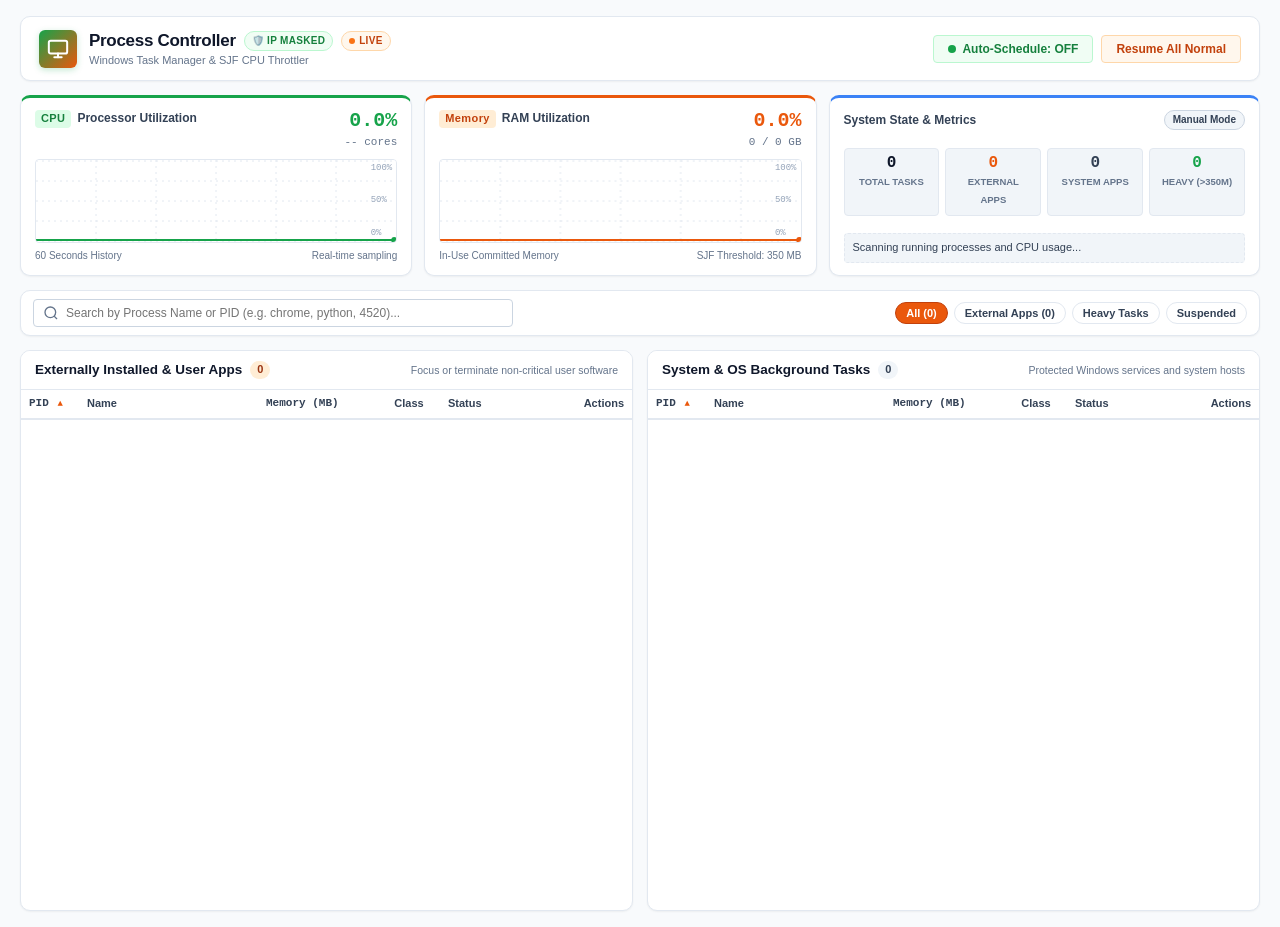
==== frontend/index.html @ 24c81500 "Initial commit: Process Controller & SJF Task Throttler with real-time Task Manager graphs, IP maski" ====
<!DOCTYPE html>
<html lang="en">

<head>
    <meta charset="UTF-8">
    <meta name="viewport" content="width=device-width, initial-scale=1.0">
    <title>Task Manager • Process Controller & SJF Throttler</title>
    <link rel="stylesheet" href="style.css">
</head>

<body>
    <div class="app-container">
        <!-- Top App Navigation / Header -->
        <header class="app-header">
            <div class="brand-section">
                <div class="brand-icon">
                    <svg width="22" height="22" viewBox="0 0 24 24" fill="none" stroke="currentColor" stroke-width="2.2" stroke-linecap="round" stroke-linejoin="round">
                        <rect x="2" y="3" width="20" height="14" rx="2" ry="2"></rect>
                        <line x1="8" y1="21" x2="16" y2="21"></line>
                        <line x1="12" y1="17" x2="12" y2="21"></line>
                    </svg>
                </div>
                <div>
                    <div class="brand-title-row">
                        <h1>Process Controller</h1>
                        <span class="badge badge-privacy" title="Client IP masked to 127.0.0.1 and tracking headers scrubbed">🛡️ IP Masked</span>
                        <span class="badge badge-live"><span class="pulse-dot"></span> LIVE</span>
                    </div>
                    <p class="subtitle">Windows Task Manager & SJF CPU Throttler</p>
                </div>
            </div>

            <div class="header-actions">
                <button id="autoBtn" class="btn btn-auto" onclick="toggleAuto()">
                    <span class="btn-indicator"></span>
                    <span id="autoBtnText">Auto-Schedule: OFF</span>
                </button>
                <button class="btn btn-danger" onclick="resumeAll()">Resume All Normal</button>
            </div>
        </header>

        <!-- Real-Time Task Manager Performance Dashboard -->
        <section class="performance-section">
            <!-- CPU Performance Card -->
            <div class="perf-card perf-cpu">
                <div class="perf-card-header">
                    <div class="perf-title-group">
                        <span class="perf-badge badge-cpu">CPU</span>
                        <span class="perf-name">Processor Utilization</span>
                    </div>
                    <div class="perf-value-group">
                        <span id="cpuPercentVal" class="perf-main-val">0.0%</span>
                        <span id="cpuSubVal" class="perf-sub-val">-- cores</span>
                    </div>
                </div>
                <div class="graph-wrapper">
                    <canvas id="cpuGraphCanvas" width="460" height="96"></canvas>
                    <div class="graph-axis-grid">
                        <span>100%</span>
                        <span>50%</span>
                        <span>0%</span>
                    </div>
                </div>
                <div class="perf-footer">
                    <span>60 Seconds History</span>
                    <span id="cpuThreadsVal">Real-time sampling</span>
                </div>
            </div>

            <!-- Memory Performance Card -->
            <div class="perf-card perf-mem">
                <div class="perf-card-header">
                    <div class="perf-title-group">
                        <span class="perf-badge badge-mem">Memory</span>
                        <span class="perf-name">RAM Utilization</span>
                    </div>
                    <div class="perf-value-group">
                        <span id="memPercentVal" class="perf-main-val">0.0%</span>
                        <span id="memSubVal" class="perf-sub-val">0 / 0 GB</span>
                    </div>
                </div>
                <div class="graph-wrapper">
                    <canvas id="memGraphCanvas" width="460" height="96"></canvas>
                    <div class="graph-axis-grid">
                        <span>100%</span>
                        <span>50%</span>
                        <span>0%</span>
                    </div>
                </div>
                <div class="perf-footer">
                    <span>In-Use Committed Memory</span>
                    <span id="memThrottlingVal">SJF Threshold: 350 MB</span>
                </div>
            </div>

            <!-- System Overview / Mode Status Card -->
            <div class="perf-card perf-summary">
                <div class="summary-top">
                    <span class="summary-label">System State & Metrics</span>
                    <span id="statusBannerPill" class="status-pill status-pill-manual">Manual Mode</span>
                </div>
                
                <div class="summary-stat-grid">
                    <div class="stat-box">
                        <span class="stat-number" id="statTotalProc">0</span>
                        <span class="stat-caption">Total Tasks</span>
                    </div>
                    <div class="stat-box">
                        <span class="stat-number stat-ext" id="statExternalProc">0</span>
                        <span class="stat-caption">External Apps</span>
                    </div>
                    <div class="stat-box">
                        <span class="stat-number stat-sys" id="statSystemProc">0</span>
                        <span class="stat-caption">System Apps</span>
                    </div>
                    <div class="stat-box">
                        <span class="stat-number stat-sjf" id="statHeavyProc">0</span>
                        <span class="stat-caption">Heavy (>350M)</span>
                    </div>
                </div>

                <div id="statusBanner" class="status-description">
                    Scanning running processes and CPU usage...
                </div>
            </div>
        </section>

        <!-- Compact Search & Filtering Toolbar -->
        <div class="toolbar">
            <div class="search-box">
                <svg class="search-icon" width="16" height="16" viewBox="0 0 24 24" fill="none" stroke="currentColor" stroke-width="2">
                    <circle cx="11" cy="11" r="8"></circle>
                    <line x1="21" y1="21" x2="16.65" y2="16.65"></line>
                </svg>
                <input type="text" id="searchInput" class="search-input"
                    placeholder="Search by Process Name or PID (e.g. chrome, python, 4520)..." oninput="handleSearch()" />
                <button id="clearSearchBtn" class="btn-clear" onclick="clearSearch()" style="display: none;">✕</button>
            </div>

            <div class="filter-pills">
                <button class="pill-btn active" data-filter="all" onclick="setQuickFilter('all')">All (<span id="matchedCount">0</span>)</button>
                <button class="pill-btn" data-filter="external" onclick="setQuickFilter('external')">External Apps (<span id="externalCount">0</span>)</button>
                <button class="pill-btn" data-filter="heavy" onclick="setQuickFilter('heavy')">Heavy Tasks</button>
                <button class="pill-btn" data-filter="suspended" onclick="setQuickFilter('suspended')">Suspended</button>
            </div>
        </div>

        <!-- Task Manager Compact Process Grid -->
        <main class="split-grid">
            <!-- Left Panel: External Apps -->
            <section class="column-card column-external">
                <div class="column-header">
                    <div class="column-title">
                        <h2>Externally Installed & User Apps</h2>
                        <span id="externalSectionCount" class="count-badge count-external">0</span>
                    </div>
                    <span class="column-hint">Focus or terminate non-critical user software</span>
                </div>
                <div class="table-container">
                    <table class="tm-table">
                        <thead>
                            <tr>
                                <th class="col-pid" onclick="sortTable('pid')">PID <span class="sort-icon" id="sort-pid">▲</span></th>
                                <th class="col-name" onclick="sortTable('name')">Name <span class="sort-icon" id="sort-name"></span></th>
                                <th class="col-mem" onclick="sortTable('memory_mb')">Memory (MB) <span class="sort-icon" id="sort-mem"></span></th>
                                <th class="col-class">Class</th>
                                <th class="col-status">Status</th>
                                <th class="col-action">Actions</th>
                            </tr>
                        </thead>
                        <tbody id="externalAppsBody"></tbody>
                    </table>
                </div>
            </section>

            <!-- Right Panel: System Background Tasks -->
            <section class="column-card column-system">
                <div class="column-header">
                    <div class="column-title">
                        <h2>System & OS Background Tasks</h2>
                        <span id="systemSectionCount" class="count-badge count-system">0</span>
                    </div>
                    <span class="column-hint">Protected Windows services and system hosts</span>
                </div>
                <div class="table-container">
                    <table class="tm-table">
                        <thead>
                            <tr>
                                <th class="col-pid" onclick="sortTable('pid')">PID <span class="sort-icon" id="sort-sys-pid">▲</span></th>
                                <th class="col-name" onclick="sortTable('name')">Name <span class="sort-icon" id="sort-sys-name"></span></th>
                                <th class="col-mem" onclick="sortTable('memory_mb')">Memory (MB) <span class="sort-icon" id="sort-sys-mem"></span></th>
                                <th class="col-class">Class</th>
                                <th class="col-status">Status</th>
                                <th class="col-action">Actions</th>
                            </tr>
                        </thead>
                        <tbody id="systemAppsBody"></tbody>
                    </table>
                </div>
            </section>
        </main>
    </div>

    <script src="app.js"></script>
</body>

</html>
---- frontend/style.css ----
/* ==========================================================================
   Task Manager Theme: White, Green & Orange
   High-density, impactful Windows Task Manager design
   ========================================================================== */

:root {
    /* Base Colors */
    --bg-app: #f8fafc;
    --bg-card: #ffffff;
    --bg-card-subtle: #f1f5f9;
    --border-color: #e2e8f0;
    --border-strong: #cbd5e1;

    /* Text Colors */
    --text-primary: #0f172a;
    --text-secondary: #334155;
    --text-muted: #64748b;
    --text-faint: #94a3b8;

    /* Green Palette (Primary, CPU, Safe/Short Tasks, Active Auto) */
    --green-50: #f0fdf4;
    --green-100: #dcfce7;
    --green-200: #bbf7d0;
    --green-500: #22c55e;
    --green-600: #16a34a;
    --green-700: #15803d;
    --green-800: #166534;

    /* Orange Palette (Memory, Heavy Tasks, Warnings, Focused Task) */
    --orange-50: #fff7ed;
    --orange-100: #ffedd5;
    --orange-200: #fed7aa;
    --orange-500: #f97316;
    --orange-600: #ea580c;
    --orange-700: #c2410c;
    --orange-800: #9a3412;

    /* Red / Danger (End Task) */
    --red-50: #fef2f2;
    --red-600: #dc2626;
    --red-700: #b91c1c;

    /* Shadows & Radii */
    --shadow-sm: 0 1px 2px 0 rgba(0, 0, 0, 0.05);
    --shadow-md: 0 4px 6px -1px rgba(0, 0, 0, 0.07), 0 2px 4px -2px rgba(0, 0, 0, 0.05);
    --radius-sm: 4px;
    --radius-md: 6px;
    --radius-lg: 10px;
}

* {
    box-sizing: border-box;
    margin: 0;
    padding: 0;
}

body {
    background-color: var(--bg-app);
    color: var(--text-primary);
    font-family: -apple-system, BlinkMacSystemFont, "Segoe UI", Roboto, Helvetica, Arial, sans-serif;
    font-size: 13px;
    line-height: 1.4;
    padding: 16px 20px;
    -webkit-font-smoothing: antialiased;
}

.app-container {
    max-width: 1680px;
    margin: 0 auto;
    display: flex;
    flex-direction: column;
    gap: 14px;
}

/* ==========================================================================
   Header & Action Bar
   ========================================================================== */
.app-header {
    background: var(--bg-card);
    border: 1px solid var(--border-color);
    border-radius: var(--radius-lg);
    padding: 12px 18px;
    display: flex;
    justify-content: space-between;
    align-items: center;
    box-shadow: var(--shadow-sm);
}

.brand-section {
    display: flex;
    align-items: center;
    gap: 12px;
}

.brand-icon {
    width: 38px;
    height: 38px;
    background: linear-gradient(135deg, var(--green-600), var(--orange-600));
    color: #ffffff;
    border-radius: var(--radius-md);
    display: flex;
    align-items: center;
    justify-content: center;
    box-shadow: 0 2px 6px rgba(22, 163, 74, 0.25);
}

.brand-title-row {
    display: flex;
    align-items: center;
    gap: 8px;
}

.brand-title-row h1 {
    font-size: 17px;
    font-weight: 700;
    color: var(--text-primary);
    letter-spacing: -0.3px;
}

.subtitle {
    font-size: 11px;
    color: var(--text-muted);
    font-weight: 500;
}

.badge {
    font-size: 10px;
    font-weight: 700;
    padding: 2px 7px;
    border-radius: 9999px;
    display: inline-flex;
    align-items: center;
    gap: 4px;
    text-transform: uppercase;
    letter-spacing: 0.3px;
}

.badge-privacy {
    background: var(--green-50);
    color: var(--green-700);
    border: 1px solid var(--green-200);
}

.badge-live {
    background: var(--orange-50);
    color: var(--orange-700);
    border: 1px solid var(--orange-200);
}

.pulse-dot {
    width: 6px;
    height: 6px;
    background-color: var(--orange-500);
    border-radius: 50%;
    display: inline-block;
    animation: livePulse 1.8s infinite ease-in-out;
}

@keyframes livePulse {
    0%, 100% { opacity: 1; transform: scale(1); }
    50% { opacity: 0.3; transform: scale(0.8); }
}

.header-actions {
    display: flex;
    gap: 8px;
    align-items: center;
}

/* Button Styles */
.btn {
    font-size: 12px;
    font-weight: 600;
    padding: 6px 14px;
    border-radius: var(--radius-sm);
    border: 1px solid var(--border-strong);
    background: var(--bg-card);
    color: var(--text-secondary);
    cursor: pointer;
    display: inline-flex;
    align-items: center;
    gap: 6px;
    transition: all 0.15s ease;
    white-space: nowrap;
}

.btn:hover:not(:disabled) {
    background: var(--bg-card-subtle);
    border-color: var(--text-faint);
}

.btn-auto {
    background: var(--green-50);
    color: var(--green-700);
    border-color: var(--green-200);
}

.btn-auto:hover:not(:disabled) {
    background: var(--green-100);
    border-color: var(--green-500);
}

.btn-auto.active {
    background: var(--green-600);
    color: #ffffff;
    border-color: var(--green-700);
    box-shadow: 0 2px 5px rgba(22, 163, 74, 0.3);
}

.btn-auto .btn-indicator {
    width: 8px;
    height: 8px;
    border-radius: 50%;
    background: var(--green-600);
    display: inline-block;
}

.btn-auto.active .btn-indicator {
    background: #ffffff;
}

.btn-danger {
    background: var(--orange-50);
    color: var(--orange-700);
    border-color: var(--orange-200);
}

.btn-danger:hover:not(:disabled) {
    background: var(--orange-600);
    color: #ffffff;
    border-color: var(--orange-700);
}

/* ==========================================================================
   Real-Time Task Manager Performance Dashboard (CPU, RAM, System Stats)
   ========================================================================== */
.performance-section {
    display: grid;
    grid-template-columns: 1fr 1fr 1.1fr;
    gap: 12px;
}

@media (max-width: 1100px) {
    .performance-section {
        grid-template-columns: 1fr;
    }
}

.perf-card {
    background: var(--bg-card);
    border: 1px solid var(--border-color);
    border-radius: var(--radius-lg);
    padding: 12px 14px;
    box-shadow: var(--shadow-sm);
    display: flex;
    flex-direction: column;
    justify-content: space-between;
    position: relative;
    overflow: hidden;
}

.perf-card.perf-cpu {
    border-top: 3px solid var(--green-600);
}

.perf-card.perf-mem {
    border-top: 3px solid var(--orange-600);
}

.perf-card.perf-summary {
    border-top: 3px solid #3b82f6;
}

.perf-card-header {
    display: flex;
    justify-content: space-between;
    align-items: flex-start;
    margin-bottom: 8px;
}

.perf-title-group {
    display: flex;
    align-items: center;
    gap: 6px;
}

.perf-badge {
    font-size: 11px;
    font-weight: 800;
    padding: 1px 6px;
    border-radius: var(--radius-sm);
    letter-spacing: 0.4px;
}

.badge-cpu {
    background: var(--green-100);
    color: var(--green-700);
}

.badge-mem {
    background: var(--orange-100);
    color: var(--orange-700);
}

.perf-name {
    font-size: 12px;
    font-weight: 600;
    color: var(--text-secondary);
}

.perf-value-group {
    text-align: right;
}

.perf-main-val {
    font-size: 20px;
    font-weight: 800;
    font-family: ui-monospace, SFMono-Regular, "Segoe UI Monospace", Consolas, monospace;
    display: block;
    line-height: 1.1;
}

.perf-cpu .perf-main-val {
    color: var(--green-600);
}

.perf-mem .perf-main-val {
    color: var(--orange-600);
}

.perf-sub-val {
    font-size: 11px;
    color: var(--text-muted);
    font-family: ui-monospace, SFMono-Regular, Consolas, monospace;
}

/* Canvas Graph Wrapper */
.graph-wrapper {
    position: relative;
    width: 100%;
    height: 84px;
    background: #fbfdff;
    border: 1px solid var(--border-color);
    border-radius: var(--radius-sm);
    margin-bottom: 6px;
    overflow: hidden;
}

.graph-wrapper canvas {
    display: block;
    width: 100%;
    height: 100%;
}

.graph-axis-grid {
    position: absolute;
    right: 4px;
    top: 2px;
    bottom: 2px;
    display: flex;
    flex-direction: column;
    justify-content: space-between;
    pointer-events: none;
    font-size: 9px;
    font-family: ui-monospace, SFMono-Regular, Consolas, monospace;
    color: var(--text-faint);
    text-shadow: 0 0 2px #ffffff;
}

.perf-footer {
    display: flex;
    justify-content: space-between;
    font-size: 10px;
    color: var(--text-muted);
    font-weight: 500;
}

/* Summary Card */
.summary-top {
    display: flex;
    justify-content: space-between;
    align-items: center;
    margin-bottom: 8px;
}

.summary-label {
    font-size: 12px;
    font-weight: 700;
    color: var(--text-secondary);
}

.status-pill {
    font-size: 10px;
    font-weight: 700;
    padding: 2px 8px;
    border-radius: 9999px;
}

.status-pill-manual {
    background: var(--bg-card-subtle);
    color: var(--text-secondary);
    border: 1px solid var(--border-strong);
}

.status-pill-auto {
    background: var(--green-100);
    color: var(--green-800);
    border: 1px solid var(--green-500);
}

.status-pill-focus {
    background: var(--orange-100);
    color: var(--orange-800);
    border: 1px solid var(--orange-500);
}

.summary-stat-grid {
    display: grid;
    grid-template-columns: repeat(4, 1fr);
    gap: 6px;
    margin-bottom: 8px;
}

.stat-box {
    background: var(--bg-card-subtle);
    border: 1px solid var(--border-color);
    border-radius: var(--radius-sm);
    padding: 6px 8px;
    text-align: center;
}

.stat-number {
    font-size: 16px;
    font-weight: 800;
    display: block;
    font-family: ui-monospace, SFMono-Regular, Consolas, monospace;
    line-height: 1.1;
    color: var(--text-primary);
}

.stat-number.stat-ext {
    color: var(--orange-600);
}

.stat-number.stat-sys {
    color: var(--text-secondary);
}

.stat-number.stat-sjf {
    color: var(--green-600);
}

.stat-caption {
    font-size: 9.5px;
    color: var(--text-muted);
    font-weight: 600;
    text-transform: uppercase;
}

.status-description {
    background: var(--bg-card-subtle);
    border: 1px dashed var(--border-color);
    border-radius: var(--radius-sm);
    padding: 6px 8px;
    font-size: 11px;
    color: var(--text-secondary);
    min-height: 28px;
    display: flex;
    align-items: center;
}

/* ==========================================================================
   Toolbar (Search & Quick Filter Pills)
   ========================================================================== */
.toolbar {
    background: var(--bg-card);
    border: 1px solid var(--border-color);
    border-radius: var(--radius-lg);
    padding: 8px 12px;
    display: flex;
    justify-content: space-between;
    align-items: center;
    gap: 12px;
    box-shadow: var(--shadow-sm);
}

.search-box {
    position: relative;
    flex: 1;
    max-width: 480px;
    display: flex;
    align-items: center;
}

.search-icon {
    position: absolute;
    left: 10px;
    color: var(--text-muted);
    pointer-events: none;
}

.search-input {
    width: 100%;
    padding: 6px 30px 6px 32px;
    font-size: 12px;
    border: 1px solid var(--border-strong);
    border-radius: var(--radius-sm);
    background: var(--bg-card);
    color: var(--text-primary);
    outline: none;
    transition: all 0.15s ease;
}

.search-input:focus {
    border-color: var(--green-600);
    box-shadow: 0 0 0 2px var(--green-100);
}

.btn-clear {
    position: absolute;
    right: 8px;
    background: none;
    border: none;
    color: var(--text-muted);
    cursor: pointer;
    font-size: 11px;
    padding: 2px 4px;
}

.filter-pills {
    display: flex;
    gap: 6px;
}

.pill-btn {
    font-size: 11px;
    font-weight: 600;
    padding: 4px 10px;
    border-radius: 9999px;
    border: 1px solid var(--border-color);
    background: var(--bg-card);
    color: var(--text-secondary);
    cursor: pointer;
    transition: all 0.15s ease;
}

.pill-btn:hover {
    background: var(--bg-card-subtle);
}

.pill-btn.active {
    background: var(--orange-600);
    color: #ffffff;
    border-color: var(--orange-700);
}

/* ==========================================================================
   Compact Split Process Tables (Task Manager Style)
   ========================================================================== */
.split-grid {
    display: grid;
    grid-template-columns: 1fr 1fr;
    gap: 14px;
}

@media (max-width: 1000px) {
    .split-grid {
        grid-template-columns: 1fr;
    }
}

.column-card {
    background: var(--bg-card);
    border: 1px solid var(--border-color);
    border-radius: var(--radius-lg);
    box-shadow: var(--shadow-sm);
    overflow: hidden;
    display: flex;
    flex-direction: column;
}

.column-header {
    padding: 10px 14px;
    background: #ffffff;
    border-bottom: 1px solid var(--border-color);
    display: flex;
    justify-content: space-between;
    align-items: center;
}

.column-title {
    display: flex;
    align-items: center;
    gap: 8px;
}

.column-title h2 {
    font-size: 13.5px;
    font-weight: 700;
    color: var(--text-primary);
}

.count-badge {
    font-size: 11px;
    font-weight: 700;
    padding: 1px 7px;
    border-radius: 9999px;
}

.count-external {
    background: var(--orange-100);
    color: var(--orange-800);
}

.count-system {
    background: var(--bg-card-subtle);
    color: var(--text-secondary);
}

.column-hint {
    font-size: 10.5px;
    color: var(--text-muted);
}

/* Table Container & Scroll */
.table-container {
    height: 520px;
    overflow-y: auto;
    overflow-x: hidden;
    position: relative;
}

.tm-table {
    width: 100%;
    border-collapse: collapse;
    font-size: 11.5px;
    text-align: left;
}

/* Sticky Task Manager Header */
.tm-table thead th {
    position: sticky;
    top: 0;
    background: #ffffff;
    z-index: 10;
    padding: 6px 8px;
    font-size: 11px;
    font-weight: 700;
    color: var(--text-secondary);
    border-bottom: 2px solid var(--border-color);
    cursor: pointer;
    user-select: none;
    white-space: nowrap;
}

.tm-table thead th:hover {
    background: var(--bg-card-subtle);
    color: var(--green-700);
}

.sort-icon {
    font-size: 9px;
    margin-left: 2px;
    color: var(--orange-600);
}

/* Table Rows & Cells (High Density) */
.tm-table tbody tr {
    border-bottom: 1px solid #f1f5f9;
    transition: background 0.1s ease;
}

.tm-table tbody tr:hover {
    background: #f8fafc;
}

.tm-table tbody tr.row-focused {
    background: var(--orange-50) !important;
    border-left: 3px solid var(--orange-600);
}

.tm-table td {
    padding: 4px 8px;
    vertical-align: middle;
}

/* Specific Columns */
.col-pid {
    width: 58px;
    font-family: ui-monospace, SFMono-Regular, Consolas, monospace;
    font-size: 10.5px;
    color: var(--text-muted);
}

.col-name {
    max-width: 180px;
    white-space: nowrap;
    overflow: hidden;
    text-overflow: ellipsis;
    font-weight: 600;
    color: var(--text-primary);
}

.col-mem {
    width: 120px;
    font-family: ui-monospace, SFMono-Regular, Consolas, monospace;
    font-size: 11px;
    white-space: nowrap;
}

.mem-cell-wrap {
    display: flex;
    flex-direction: column;
    gap: 2px;
}

.mem-text {
    font-weight: 600;
}

.mem-mini-bar {
    width: 100%;
    height: 3px;
    background: #e2e8f0;
    border-radius: 2px;
    overflow: hidden;
}

.mem-mini-fill {
    height: 100%;
    background: var(--green-500);
    border-radius: 2px;
}

.mem-mini-fill.heavy {
    background: var(--orange-500);
}

.col-class {
    width: 62px;
    text-align: center;
}

/* Badges for Classification */
.badge-short {
    background: var(--green-50);
    color: var(--green-700);
    border: 1px solid var(--green-200);
    font-size: 9px;
    font-weight: 700;
    padding: 1px 5px;
    border-radius: var(--radius-sm);
}

.badge-heavy {
    background: var(--orange-50);
    color: var(--orange-700);
    border: 1px solid var(--orange-200);
    font-size: 9px;
    font-weight: 700;
    padding: 1px 5px;
    border-radius: var(--radius-sm);
}

.col-status {
    width: 82px;
    font-size: 10.5px;
    font-weight: 600;
    white-space: nowrap;
}

.state-running {
    color: var(--green-600);
}

.state-suspended {
    color: var(--orange-600);
}

.col-action {
    width: 110px;
    text-align: right;
    white-space: nowrap;
}

.row-actions {
    display: inline-flex;
    gap: 4px;
}

/* Row Action Buttons */
.btn-row {
    font-size: 10.5px;
    font-weight: 600;
    padding: 2px 7px;
    border-radius: var(--radius-sm);
    cursor: pointer;
    border: 1px solid var(--border-strong);
    background: #ffffff;
    color: var(--text-secondary);
    transition: all 0.12s ease;
}

.btn-row:hover:not(:disabled) {
    background: var(--bg-card-subtle);
}

.btn-focus {
    border-color: var(--orange-200);
    color: var(--orange-700);
}

.btn-focus:hover:not(:disabled) {
    background: var(--orange-600);
    color: #ffffff;
    border-color: var(--orange-700);
}

.btn-kill {
    border-color: #fecaca;
    color: var(--red-600);
}

.btn-kill:hover:not(:disabled) {
    background: var(--red-600);
    color: #ffffff;
    border-color: var(--red-700);
}

.btn-kill:disabled {
    opacity: 0.35;
    cursor: not-allowed;
    background: #f1f5f9;
    border-color: #e2e8f0;
    color: #94a3b8;
}

.empty-row td {
    text-align: center;
    color: var(--text-muted);
    padding: 30px !important;
}
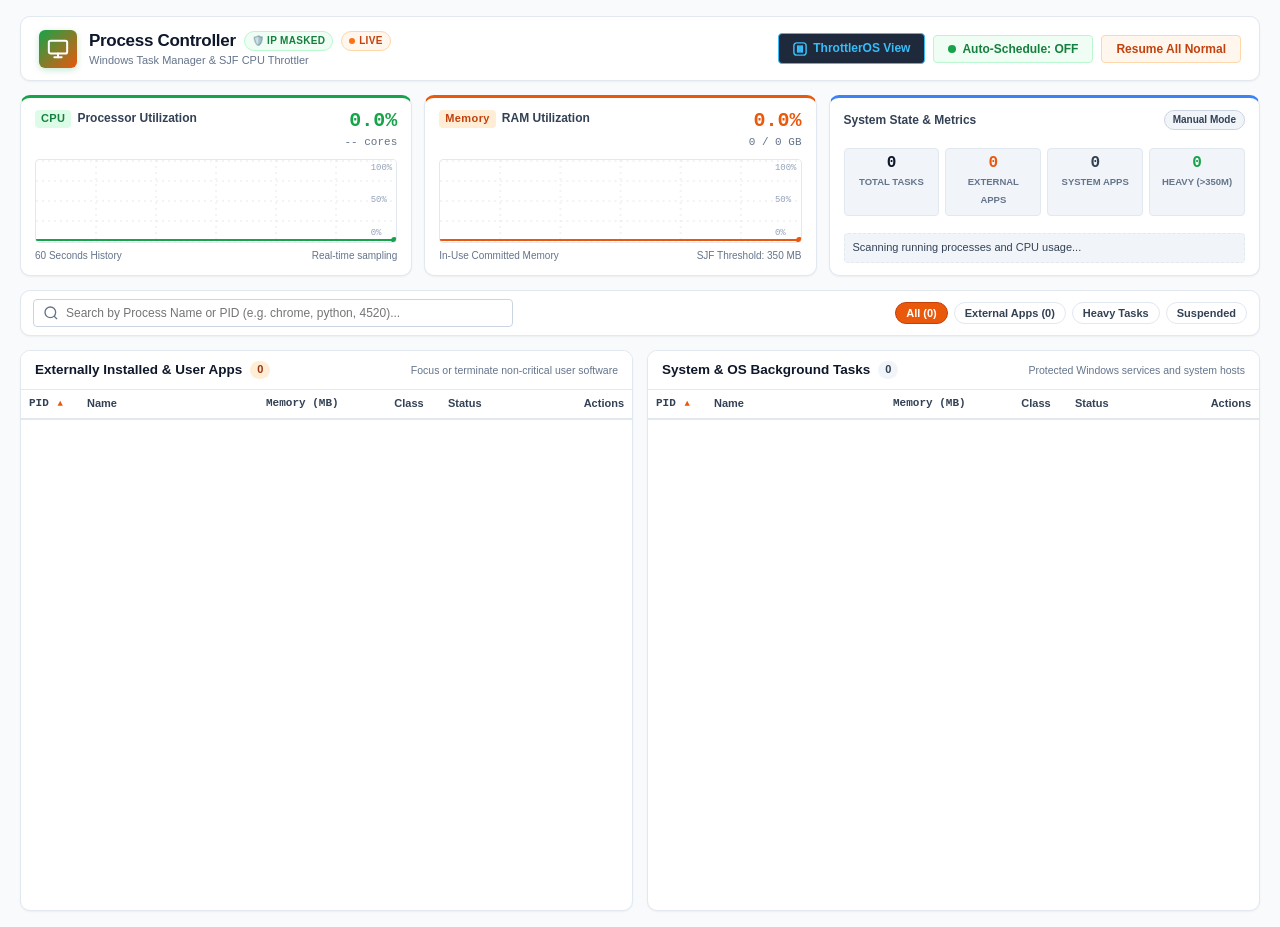
==== commit 11161c0f: "feat: complete cross-platform backend, ThrottlerOS integration, SJF scheduler, and multi-device dist" ====
--- a/frontend/index.html
+++ b/frontend/index.html
@@ -31,6 +31,10 @@
             </div>
 
             <div class="header-actions">
+                <a href="/" class="btn" style="text-decoration:none; background: #1e293b; border: 1px solid #38bdf8; color: #38bdf8; font-weight:600; display:inline-flex; align-items:center; gap:6px;">
+                    <svg width="14" height="14" viewBox="0 0 24 24" fill="none" stroke="currentColor" stroke-width="2.5"><rect x="1.5" y="1.5" width="21" height="21" rx="5"/><rect x="8" y="7" width="2.6" height="10" fill="currentColor"/><rect x="13.4" y="7" width="2.6" height="10" fill="currentColor"/></svg>
+                    ThrottlerOS View
+                </a>
                 <button id="autoBtn" class="btn btn-auto" onclick="toggleAuto()">
                     <span class="btn-indicator"></span>
                     <span id="autoBtnText">Auto-Schedule: OFF</span>
--- a/frontend/style.css
+++ b/frontend/style.css
@@ -805,6 +805,38 @@
     background: var(--bg-card-subtle);
 }
 
+.btn-freeze {
+    border-color: #38bdf8;
+    background: rgba(56, 189, 248, 0.1);
+    color: #0284c7;
+    font-weight: 500;
+}
+
+.btn-freeze:hover:not(:disabled) {
+    background: #0284c7;
+    color: #ffffff;
+    border-color: #0284c7;
+}
+
+.btn-resume {
+    border-color: #38bdf8;
+    background: #38bdf8;
+    color: #04121c;
+    font-weight: 600;
+}
+
+.btn-resume:hover:not(:disabled) {
+    background: #7dd3fc;
+    border-color: #7dd3fc;
+}
+
+.btn-disabled {
+    opacity: 0.4;
+    cursor: not-allowed;
+    background: #f1f5f9;
+    border-color: #e2e8f0;
+}
+
 .btn-focus {
     border-color: var(--orange-200);
     color: var(--orange-700);
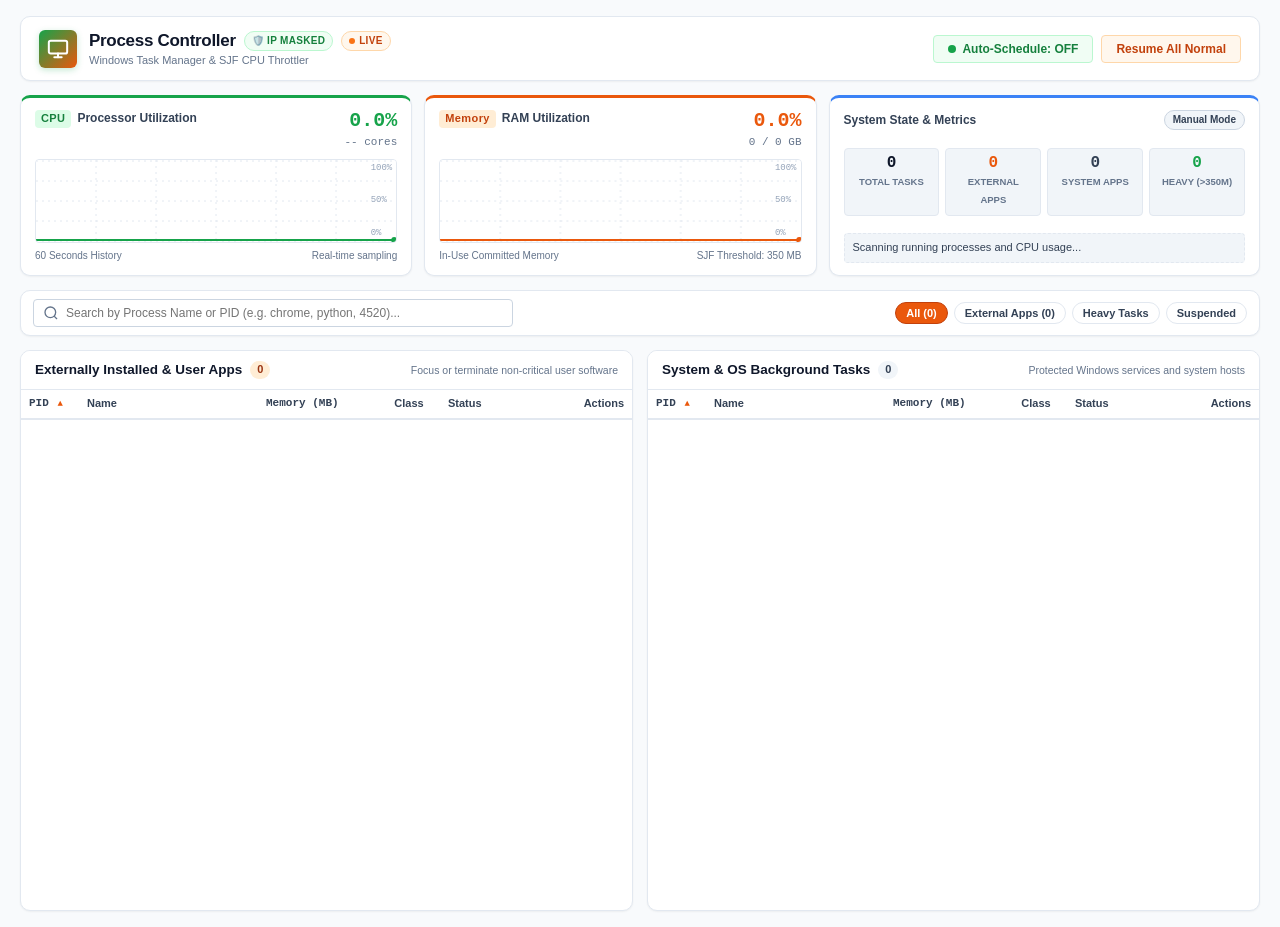
==== commit c20ea19d: "Streamline project structure and unify application launcher into single run.vbs and run.sh" ====
--- a/frontend/index.html
+++ b/frontend/index.html
@@ -31,10 +31,6 @@
             </div>
 
             <div class="header-actions">
-                <a href="/" class="btn" style="text-decoration:none; background: #1e293b; border: 1px solid #38bdf8; color: #38bdf8; font-weight:600; display:inline-flex; align-items:center; gap:6px;">
-                    <svg width="14" height="14" viewBox="0 0 24 24" fill="none" stroke="currentColor" stroke-width="2.5"><rect x="1.5" y="1.5" width="21" height="21" rx="5"/><rect x="8" y="7" width="2.6" height="10" fill="currentColor"/><rect x="13.4" y="7" width="2.6" height="10" fill="currentColor"/></svg>
-                    ThrottlerOS View
-                </a>
                 <button id="autoBtn" class="btn btn-auto" onclick="toggleAuto()">
                     <span class="btn-indicator"></span>
                     <span id="autoBtnText">Auto-Schedule: OFF</span>
@@ -205,6 +201,14 @@
         </main>
     </div>
 
+    <script>
+        // Ensure API_BASE_URL points to the local backend server when opened directly via file://
+        if (typeof window !== 'undefined' && !window.API_BASE_URL) {
+            if (window.location.protocol === 'file:' || (window.location.port && window.location.port !== '8000')) {
+                window.API_BASE_URL = 'http://127.0.0.1:8000';
+            }
+        }
+    </script>
     <script src="app.js"></script>
 </body>
 
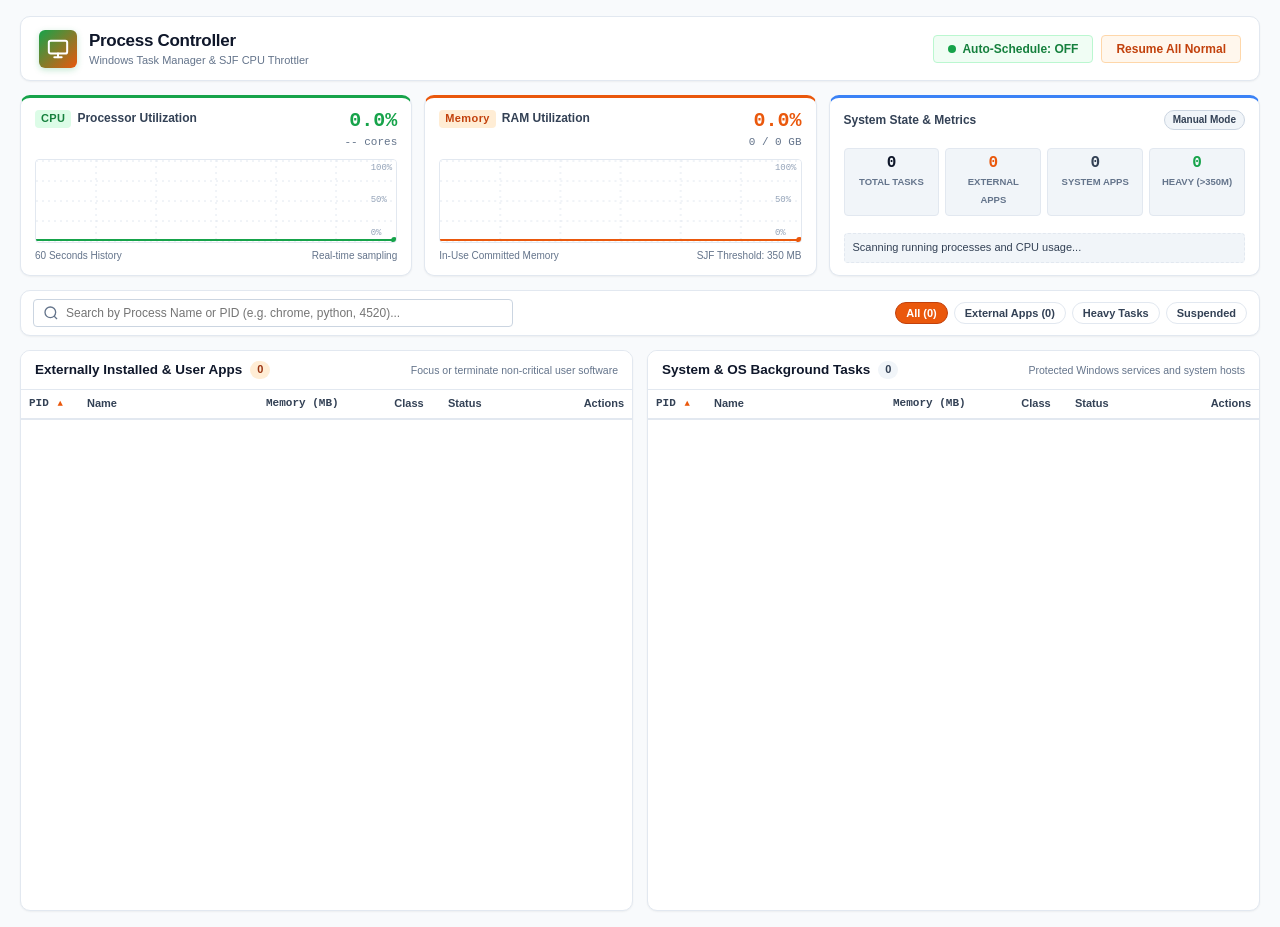
==== commit e775c12f: "Remove IP Masked and LIVE badges from header" ====
--- a/frontend/index.html
+++ b/frontend/index.html
@@ -23,8 +23,6 @@
                 <div>
                     <div class="brand-title-row">
                         <h1>Process Controller</h1>
-                        <span class="badge badge-privacy" title="Client IP masked to 127.0.0.1 and tracking headers scrubbed">🛡️ IP Masked</span>
-                        <span class="badge badge-live"><span class="pulse-dot"></span> LIVE</span>
                     </div>
                     <p class="subtitle">Windows Task Manager & SJF CPU Throttler</p>
                 </div>
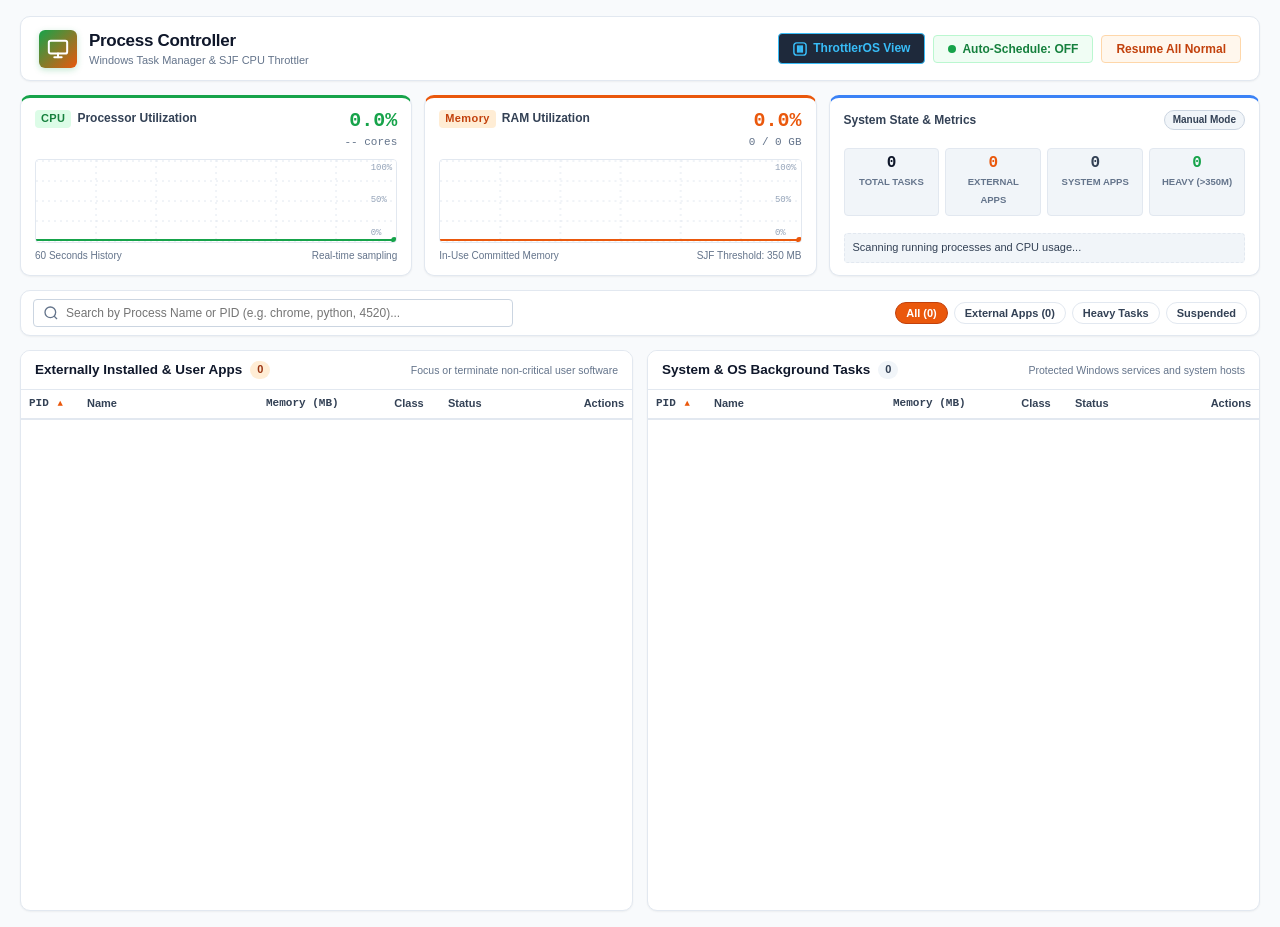
==== commit 0a1f0d89: "Merge branch 'origin/main' into main: incorporate unified launchers and header cleanups" ====
--- a/frontend/index.html
+++ b/frontend/index.html
@@ -29,6 +29,10 @@
             </div>
 
             <div class="header-actions">
+                <a href="/" class="btn" style="text-decoration:none; background: #1e293b; border: 1px solid #38bdf8; color: #38bdf8; font-weight:600; display:inline-flex; align-items:center; gap:6px;">
+                    <svg width="14" height="14" viewBox="0 0 24 24" fill="none" stroke="currentColor" stroke-width="2.5"><rect x="1.5" y="1.5" width="21" height="21" rx="5"/><rect x="8" y="7" width="2.6" height="10" fill="currentColor"/><rect x="13.4" y="7" width="2.6" height="10" fill="currentColor"/></svg>
+                    ThrottlerOS View
+                </a>
                 <button id="autoBtn" class="btn btn-auto" onclick="toggleAuto()">
                     <span class="btn-indicator"></span>
                     <span id="autoBtnText">Auto-Schedule: OFF</span>
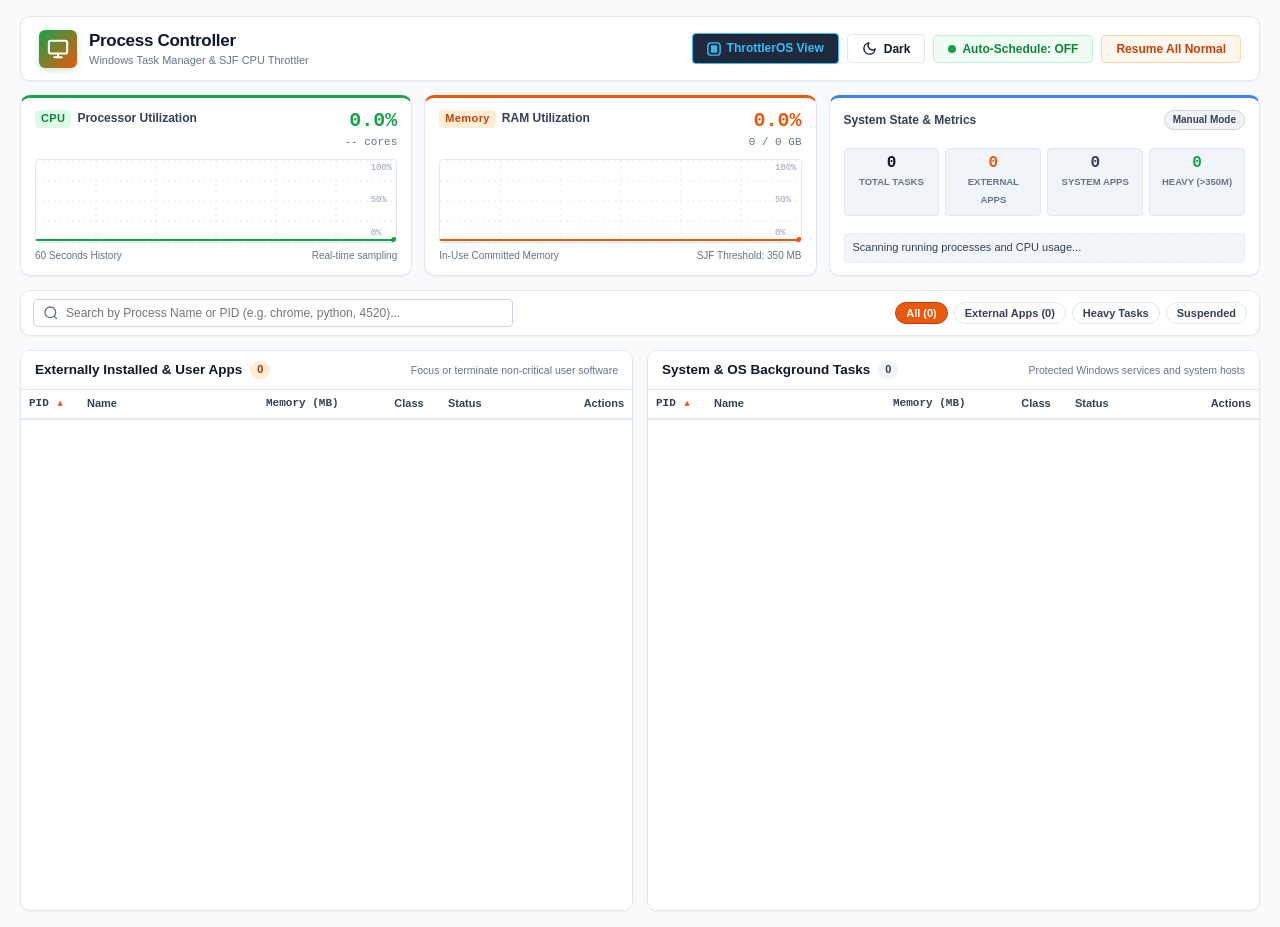
==== commit 00107d99: "feat: add light/dark theme toggle button with persistent state" ====
--- a/frontend/index.html
+++ b/frontend/index.html
@@ -5,6 +5,13 @@
     <meta charset="UTF-8">
     <meta name="viewport" content="width=device-width, initial-scale=1.0">
     <title>Task Manager • Process Controller & SJF Throttler</title>
+    <script>
+        (function () {
+            const savedTheme = localStorage.getItem('sysmin_theme') ||
+                (window.matchMedia && window.matchMedia('(prefers-color-scheme: dark)').matches ? 'dark' : 'light');
+            document.documentElement.setAttribute('data-theme', savedTheme);
+        })();
+    </script>
     <link rel="stylesheet" href="style.css">
 </head>
 
@@ -33,6 +40,23 @@
                     <svg width="14" height="14" viewBox="0 0 24 24" fill="none" stroke="currentColor" stroke-width="2.5"><rect x="1.5" y="1.5" width="21" height="21" rx="5"/><rect x="8" y="7" width="2.6" height="10" fill="currentColor"/><rect x="13.4" y="7" width="2.6" height="10" fill="currentColor"/></svg>
                     ThrottlerOS View
                 </a>
+                <button id="themeToggleBtn" class="btn btn-theme" onclick="toggleTheme()" title="Switch between Light and Dark mode" aria-label="Toggle Theme">
+                    <svg id="themeIconSun" class="theme-icon" width="15" height="15" viewBox="0 0 24 24" fill="none" stroke="currentColor" stroke-width="2.2" stroke-linecap="round" stroke-linejoin="round">
+                        <circle cx="12" cy="12" r="5"></circle>
+                        <line x1="12" y1="1" x2="12" y2="3"></line>
+                        <line x1="12" y1="21" x2="12" y2="23"></line>
+                        <line x1="4.22" y1="4.22" x2="5.64" y2="5.64"></line>
+                        <line x1="18.36" y1="18.36" x2="19.78" y2="19.78"></line>
+                        <line x1="1" y1="12" x2="3" y2="12"></line>
+                        <line x1="21" y1="12" x2="23" y2="12"></line>
+                        <line x1="4.22" y1="19.78" x2="5.64" y2="18.36"></line>
+                        <line x1="18.36" y1="5.64" x2="19.78" y2="4.22"></line>
+                    </svg>
+                    <svg id="themeIconMoon" class="theme-icon" width="15" height="15" viewBox="0 0 24 24" fill="none" stroke="currentColor" stroke-width="2.2" stroke-linecap="round" stroke-linejoin="round" style="display:none;">
+                        <path d="M21 12.79A9 9 0 1 1 11.21 3 7 7 0 0 0 21 12.79z"></path>
+                    </svg>
+                    <span id="themeToggleText">Theme</span>
+                </button>
                 <button id="autoBtn" class="btn btn-auto" onclick="toggleAuto()">
                     <span class="btn-indicator"></span>
                     <span id="autoBtnText">Auto-Schedule: OFF</span>
--- a/frontend/style.css
+++ b/frontend/style.css
@@ -48,6 +48,48 @@
     --radius-lg: 10px;
 }
 
+[data-theme="dark"] {
+    /* Dark Base Colors (High-contrast slate/zinc dark palette) */
+    --bg-app: #0b0f19;
+    --bg-card: #151d2f;
+    --bg-card-subtle: #1e293b;
+    --border-color: #27354f;
+    --border-strong: #3b4f74;
+
+    /* Text Colors */
+    --text-primary: #f8fafc;
+    --text-secondary: #cbd5e1;
+    --text-muted: #94a3b8;
+    --text-faint: #64748b;
+
+    /* Green Palette */
+    --green-50: rgba(34, 197, 94, 0.12);
+    --green-100: rgba(34, 197, 94, 0.22);
+    --green-200: rgba(34, 197, 94, 0.35);
+    --green-500: #22c55e;
+    --green-600: #16a34a;
+    --green-700: #22c55e;
+    --green-800: #4ade80;
+
+    /* Orange Palette */
+    --orange-50: rgba(249, 115, 22, 0.14);
+    --orange-100: rgba(249, 115, 22, 0.24);
+    --orange-200: rgba(249, 115, 22, 0.38);
+    --orange-500: #f97316;
+    --orange-600: #ea580c;
+    --orange-700: #fb923c;
+    --orange-800: #fdba74;
+
+    /* Red / Danger */
+    --red-50: rgba(239, 68, 68, 0.14);
+    --red-600: #ef4444;
+    --red-700: #f87171;
+
+    /* Shadows & Radii */
+    --shadow-sm: 0 1px 3px 0 rgba(0, 0, 0, 0.4);
+    --shadow-md: 0 4px 6px -1px rgba(0, 0, 0, 0.5), 0 2px 4px -2px rgba(0, 0, 0, 0.4);
+}
+
 * {
     box-sizing: border-box;
     margin: 0;
@@ -187,6 +229,28 @@
 .btn:hover:not(:disabled) {
     background: var(--bg-card-subtle);
     border-color: var(--text-faint);
+}
+
+.btn-theme {
+    background: var(--bg-card);
+    border: 1px solid var(--border-color);
+    color: var(--text-primary);
+    display: inline-flex;
+    align-items: center;
+    gap: 7px;
+    font-weight: 600;
+    cursor: pointer;
+    transition: all 0.15s ease;
+}
+
+.btn-theme:hover {
+    background: var(--bg-card-subtle);
+    border-color: var(--border-strong);
+}
+
+.theme-icon {
+    display: inline-block;
+    vertical-align: middle;
 }
 
 .btn-auto {
@@ -581,7 +645,7 @@
 
 .column-header {
     padding: 10px 14px;
-    background: #ffffff;
+    background: var(--bg-card);
     border-bottom: 1px solid var(--border-color);
     display: flex;
     justify-content: space-between;
@@ -641,7 +705,7 @@
 .tm-table thead th {
     position: sticky;
     top: 0;
-    background: #ffffff;
+    background: var(--bg-card);
     z-index: 10;
     padding: 6px 8px;
     font-size: 11px;
@@ -666,12 +730,12 @@
 
 /* Table Rows & Cells (High Density) */
 .tm-table tbody tr {
-    border-bottom: 1px solid #f1f5f9;
+    border-bottom: 1px solid var(--border-color);
     transition: background 0.1s ease;
 }
 
 .tm-table tbody tr:hover {
-    background: #f8fafc;
+    background: var(--bg-card-subtle);
 }
 
 .tm-table tbody tr.row-focused {
@@ -693,7 +757,8 @@
 }
 
 .col-name {
-    max-width: 180px;
+    min-width: 140px;
+    max-width: 320px;
     white-space: nowrap;
     overflow: hidden;
     text-overflow: ellipsis;
@@ -796,7 +861,7 @@
     border-radius: var(--radius-sm);
     cursor: pointer;
     border: 1px solid var(--border-strong);
-    background: #ffffff;
+    background: var(--bg-card);
     color: var(--text-secondary);
     transition: all 0.12s ease;
 }
@@ -833,8 +898,8 @@
 .btn-disabled {
     opacity: 0.4;
     cursor: not-allowed;
-    background: #f1f5f9;
-    border-color: #e2e8f0;
+    background: var(--bg-card-subtle);
+    border-color: var(--border-color);
 }
 
 .btn-focus {
@@ -848,6 +913,19 @@
     border-color: var(--orange-700);
 }
 
+.btn-focus.active {
+    background: var(--orange-600);
+    color: #ffffff;
+    border-color: var(--orange-700);
+    font-weight: 600;
+    box-shadow: 0 0 0 2px rgba(234, 88, 12, 0.25);
+}
+
+.btn-focus.active:hover {
+    background: var(--orange-700);
+    border-color: var(--orange-800);
+}
+
 .btn-kill {
     border-color: #fecaca;
     color: var(--red-600);
@@ -862,9 +940,9 @@
 .btn-kill:disabled {
     opacity: 0.35;
     cursor: not-allowed;
-    background: #f1f5f9;
-    border-color: #e2e8f0;
-    color: #94a3b8;
+    background: var(--bg-card-subtle);
+    border-color: var(--border-color);
+    color: var(--text-faint);
 }
 
 .empty-row td {
